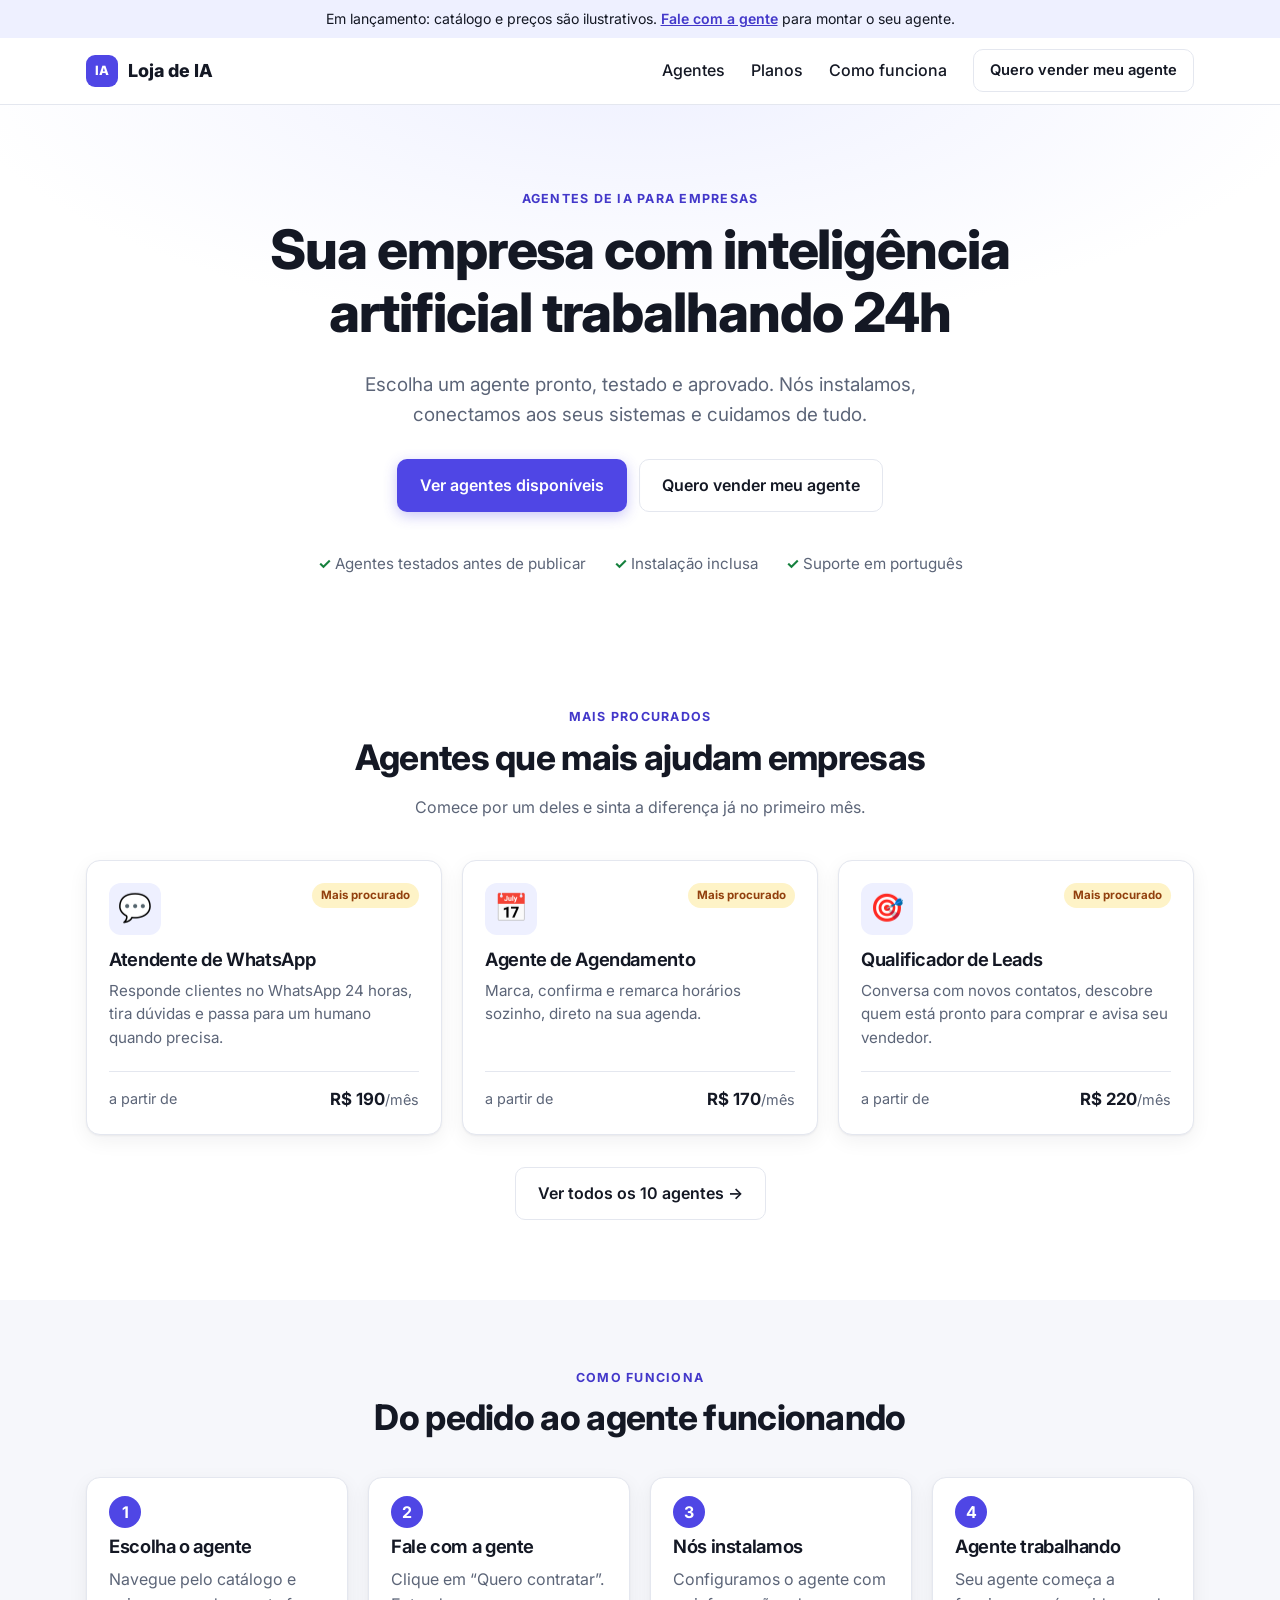
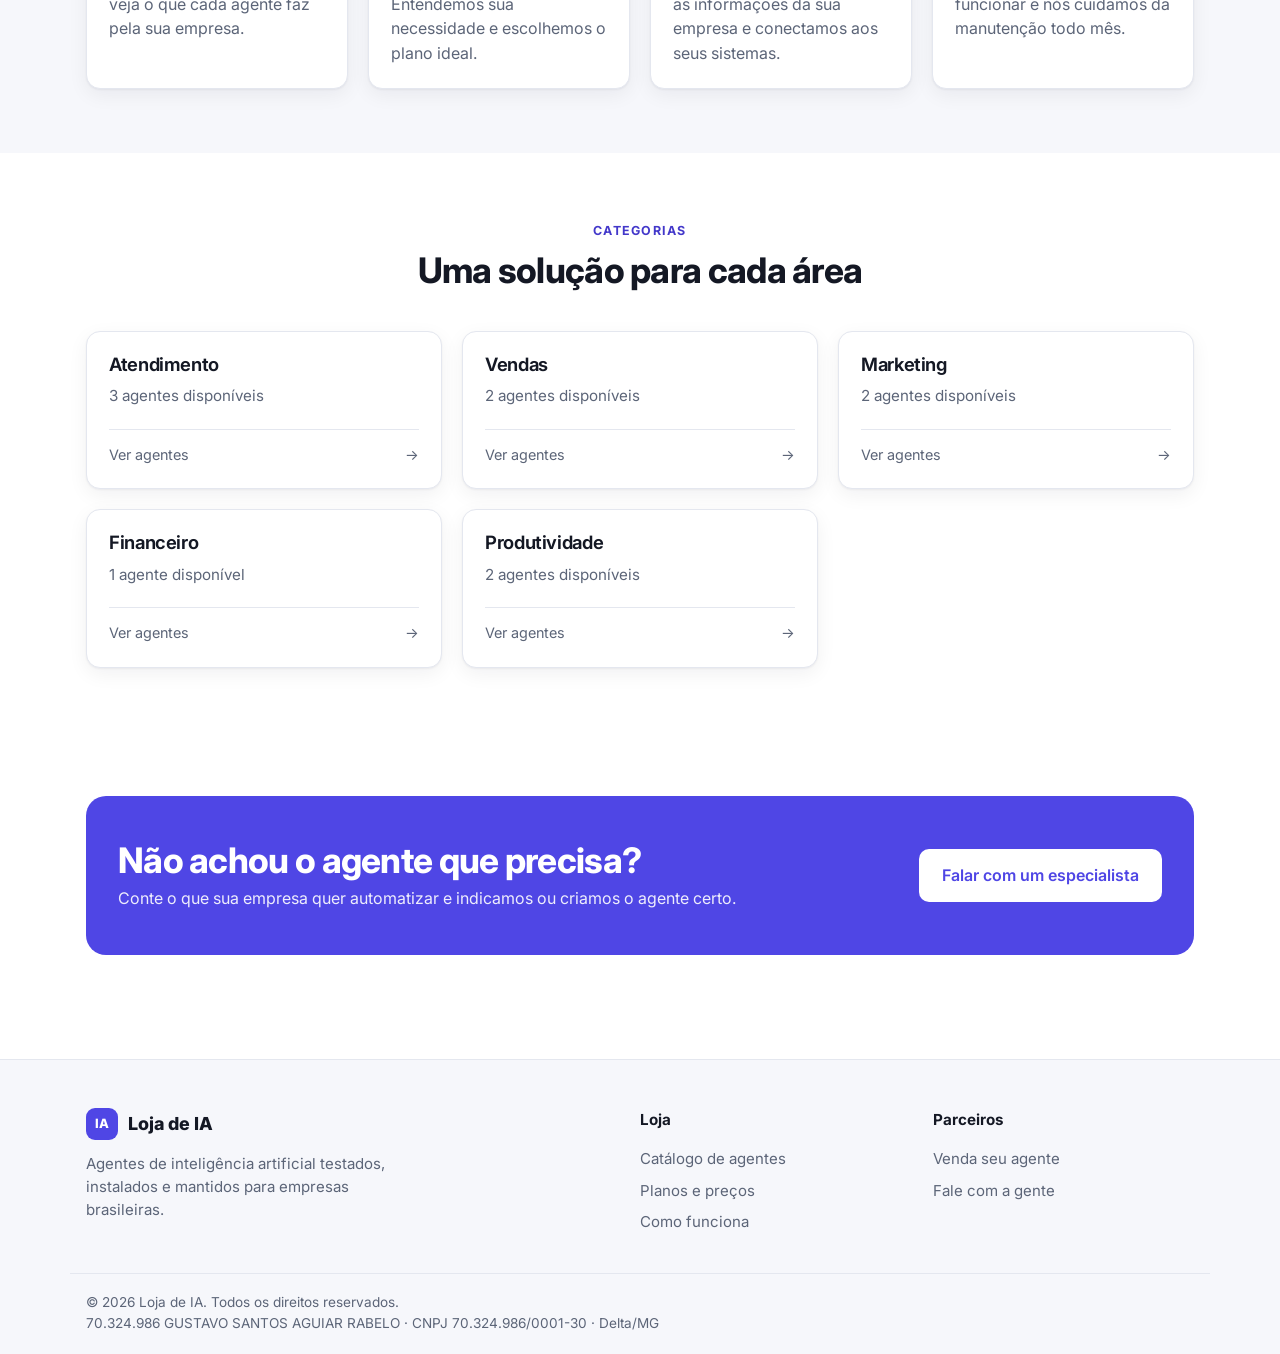
==== index.html @ 7a246bb2 "Site da Loja de IA" ====
<!doctype html>
<html lang="pt-BR">
<head>
  <meta charset="utf-8">
  <meta name="viewport" content="width=device-width, initial-scale=1">
  <title>Loja de IA · Agentes de IA prontos para sua empresa</title>
  <meta name="description" content="Encontre e contrate agentes de inteligência artificial testados e instalados para sua empresa: atendimento, vendas, marketing e mais.">
  <link rel="icon" href="data:image/svg+xml,<svg xmlns='http://www.w3.org/2000/svg' viewBox='0 0 100 100'><rect width='100' height='100' rx='22' fill='%234f46e5'/><text x='50' y='66' font-size='46' text-anchor='middle' fill='white' font-family='Arial' font-weight='bold'>IA</text></svg>">
  <link rel="preconnect" href="https://fonts.googleapis.com">
  <link href="https://fonts.googleapis.com/css2?family=Inter:wght@400;500;600;700;800&display=swap" rel="stylesheet">
  <link rel="stylesheet" href="styles.css">
</head>
<body>
  <div class="aviso-lancamento">Em lançamento: catálogo e preços são ilustrativos. <a href="#/contratar">Fale com a gente</a> para montar o seu agente.</div>
  <header class="topo">
    <div class="container topo-in">
      <a href="#/" class="logo"><span class="logo-marca">IA</span> Loja de IA</a>
      <button class="menu-btn" aria-label="Abrir menu" aria-expanded="false">☰</button>
      <nav class="menu">
        <a href="#/catalogo">Agentes</a>
        <a href="#/planos">Planos</a>
        <a href="#/como-funciona">Como funciona</a>
        <a href="#/vender" class="btn btn-sec btn-p">Quero vender meu agente</a>
      </nav>
    </div>
  </header>

  <main id="app"></main>

  <footer class="rodape">
    <div class="container rodape-in">
      <div>
        <a href="#/" class="logo"><span class="logo-marca">IA</span> Loja de IA</a>
        <p>Agentes de inteligência artificial testados, instalados e mantidos para empresas brasileiras.</p>
      </div>
      <div>
        <h4>Loja</h4>
        <a href="#/catalogo">Catálogo de agentes</a>
        <a href="#/planos">Planos e preços</a>
        <a href="#/como-funciona">Como funciona</a>
      </div>
      <div>
        <h4>Parceiros</h4>
        <a href="#/vender">Venda seu agente</a>
        <a href="#/contratar">Fale com a gente</a>
      </div>
    </div>
    <div class="container rodape-base">
      © <span id="ano"></span> Loja de IA. Todos os direitos reservados.<br>
      70.324.986 GUSTAVO SANTOS AGUIAR RABELO · CNPJ 70.324.986/0001-30 · Delta/MG
    </div>
  </footer>

  <script src="dados.js"></script>
  <script src="app.js"></script>
</body>
</html>
---- styles.css ----
:root {
  --bg: #ffffff;
  --bg-alt: #f6f7fb;
  --card: #ffffff;
  --ink: #141824;
  --muted: #5c6578;
  --line: #e4e7ef;
  --accent: #4f46e5;
  --accent-ink: #ffffff;
  --accent-soft: #eef0ff;
  --accent-text: #4338ca;
  --ok: #15803d;
  --shadow: 0 1px 2px rgba(20, 24, 36, .05), 0 6px 20px rgba(20, 24, 36, .06);
  --radius: 14px;
}
@media (prefers-color-scheme: dark) {
  :root {
    --bg: #0e1118;
    --bg-alt: #141823;
    --card: #181d29;
    --ink: #eceef4;
    --muted: #9aa3b5;
    --line: #262c3a;
    --accent: #6d66f2;
    --accent-soft: #23234a;
    --accent-text: #a5a1ff;
    --ok: #4ade80;
    --shadow: 0 1px 2px rgba(0, 0, 0, .3), 0 6px 20px rgba(0, 0, 0, .25);
  }
}

* { box-sizing: border-box; }
html { scroll-behavior: smooth; }
body {
  margin: 0;
  font-family: "Inter", "Segoe UI", Arial, sans-serif;
  background: var(--bg);
  color: var(--ink);
  line-height: 1.55;
  -webkit-font-smoothing: antialiased;
}
a { color: inherit; text-decoration: none; }
img { max-width: 100%; }
h1, h2, h3 { line-height: 1.15; letter-spacing: -.02em; margin: 0 0 .5em; }
h1 { font-size: clamp(2rem, 5vw, 3.4rem); font-weight: 800; }
h2 { font-size: clamp(1.5rem, 3.2vw, 2.2rem); font-weight: 750; }
h3 { font-size: 1.15rem; font-weight: 650; }
p { margin: 0 0 1em; }

.container { width: 100%; max-width: 1140px; margin: 0 auto; padding: 0 16px; }
.secao { padding: 64px 0; }
.secao-alt { background: var(--bg-alt); }
.secao-titulo { text-align: center; max-width: 640px; margin: 0 auto 40px; }
.secao-titulo p { color: var(--muted); }
.etiqueta { display: inline-block; font-size: .78rem; font-weight: 700; letter-spacing: .1em; text-transform: uppercase; color: var(--accent-text); margin-bottom: 10px; }
.muted { color: var(--muted); }

/* Botões */
.btn {
  display: inline-flex; align-items: center; justify-content: center; gap: 8px;
  padding: 13px 22px; border-radius: 10px; font-weight: 600; font-size: 1rem;
  border: 1.5px solid transparent; cursor: pointer; font-family: inherit;
  transition: transform .12s ease, background .15s ease, box-shadow .15s ease;
}
.btn:hover { transform: translateY(-1px); }
.btn-pri { background: var(--accent); color: var(--accent-ink); box-shadow: 0 4px 14px rgba(79, 70, 229, .3); }
.btn-pri:hover { filter: brightness(1.08); }
.btn-sec { background: transparent; color: var(--ink); border-color: var(--line); }
.btn-sec:hover { border-color: var(--accent); color: var(--accent-text); }
.btn-p { padding: 9px 16px; font-size: .92rem; }
.btn-bloco { width: 100%; }

/* Topo */
.aviso-lancamento { background: var(--accent-soft); color: var(--ink); text-align: center; font-size: .88rem; padding: 8px 16px; }
.aviso-lancamento a { color: var(--accent-text); font-weight: 600; text-decoration: underline; }
.topo { position: sticky; top: 0; z-index: 20; background: color-mix(in srgb, var(--bg) 88%, transparent); backdrop-filter: blur(10px); border-bottom: 1px solid var(--line); }
.topo-in { display: flex; align-items: center; justify-content: space-between; height: 66px; }
.logo { display: inline-flex; align-items: center; gap: 10px; font-weight: 800; font-size: 1.12rem; }
.logo-marca { display: inline-grid; place-items: center; width: 32px; height: 32px; border-radius: 9px; background: var(--accent); color: #fff; font-size: .8rem; font-weight: 800; }
.menu { display: flex; align-items: center; gap: 26px; font-weight: 500; }
.menu a:not(.btn):hover, .menu a.ativo { color: var(--accent-text); }
.menu-btn { display: none; background: none; border: 1px solid var(--line); color: var(--ink); border-radius: 8px; font-size: 1.2rem; padding: 4px 11px; cursor: pointer; }

/* Hero */
.hero { padding: 80px 0 64px; background: radial-gradient(1000px 400px at 50% -10%, var(--accent-soft), transparent 70%); text-align: center; }
.hero p.sub { font-size: 1.18rem; color: var(--muted); max-width: 640px; margin: 0 auto 30px; }
.hero-acoes { display: flex; gap: 12px; justify-content: center; flex-wrap: wrap; }
.hero-provas { display: flex; gap: 28px; justify-content: center; flex-wrap: wrap; margin-top: 40px; color: var(--muted); font-size: .95rem; }
.hero-provas span::before { content: "✓ "; color: var(--ok); font-weight: 700; }

/* Grade e cards */
.grade { display: grid; grid-template-columns: repeat(auto-fill, minmax(280px, 1fr)); gap: 20px; }
.card { background: var(--card); border: 1px solid var(--line); border-radius: var(--radius); padding: 22px; box-shadow: var(--shadow); }
.agente-card { display: flex; flex-direction: column; transition: transform .15s ease, border-color .15s ease; }
.agente-card:hover { transform: translateY(-3px); border-color: var(--accent); }
.agente-topo { display: flex; justify-content: space-between; align-items: flex-start; margin-bottom: 14px; }
.agente-icone { font-size: 1.7rem; width: 52px; height: 52px; display: grid; place-items: center; border-radius: 12px; background: var(--accent-soft); }
.agente-card p { color: var(--muted); font-size: .95rem; flex: 1; }
.agente-preco { display: flex; justify-content: space-between; align-items: center; border-top: 1px solid var(--line); padding-top: 14px; margin-top: 6px; font-size: .9rem; color: var(--muted); }
.agente-preco b { color: var(--ink); font-size: 1.05rem; }
.selo { font-size: .72rem; font-weight: 700; padding: 4px 9px; border-radius: 99px; background: var(--accent-soft); color: var(--accent-text); white-space: nowrap; }
.selo-pop { background: #fef3c7; color: #92400e; }
@media (prefers-color-scheme: dark) { .selo-pop { background: #3a2a0a; color: #fcd34d; } }

/* Passos */
.passos { display: grid; grid-template-columns: repeat(auto-fit, minmax(220px, 1fr)); gap: 20px; counter-reset: passo; }
.passo { position: relative; padding-top: 58px; }
.passo::before { counter-increment: passo; content: counter(passo); position: absolute; top: 18px; left: 22px; width: 32px; height: 32px; border-radius: 50%; background: var(--accent); color: #fff; display: grid; place-items: center; font-weight: 700; }
.passo p { color: var(--muted); margin: 0; }

/* Faixa CTA */
.faixa { background: var(--accent); color: #fff; border-radius: 20px; padding: 44px 32px; display: flex; justify-content: space-between; align-items: center; gap: 24px; flex-wrap: wrap; }
.faixa h2 { margin-bottom: 6px; }
.faixa p { margin: 0; opacity: .9; }
.faixa .btn { background: #fff; color: var(--accent); }

/* Catálogo */
.filtros { display: flex; gap: 12px; flex-wrap: wrap; align-items: center; margin-bottom: 28px; }
.busca { flex: 1 1 260px; padding: 12px 16px; border-radius: 10px; border: 1.5px solid var(--line); background: var(--card); color: var(--ink); font: inherit; }
.busca:focus, .campo input:focus, .campo select:focus, .campo textarea:focus { outline: none; border-color: var(--accent); }
.chips { display: flex; gap: 8px; flex-wrap: wrap; }
.chip { padding: 8px 15px; border-radius: 99px; border: 1.5px solid var(--line); background: var(--card); color: var(--ink); font: inherit; font-size: .9rem; font-weight: 500; cursor: pointer; }
.chip.ativo { background: var(--accent); border-color: var(--accent); color: #fff; }
.vazio { text-align: center; padding: 48px 0; color: var(--muted); }

/* Página do agente */
.voltar { display: inline-block; color: var(--muted); margin-bottom: 22px; font-size: .95rem; }
.voltar:hover { color: var(--accent-text); }
.detalhe { display: grid; grid-template-columns: 1fr 360px; gap: 36px; align-items: start; }
.detalhe-cab { display: flex; gap: 18px; align-items: center; margin-bottom: 18px; }
.detalhe-cab .agente-icone { width: 72px; height: 72px; font-size: 2.3rem; flex: 0 0 72px; }
.detalhe-cab h1 { font-size: clamp(1.7rem, 4vw, 2.5rem); margin: 6px 0 0; }
.lista-check { list-style: none; padding: 0; margin: 0 0 8px; }
.lista-check li { padding: 6px 0 6px 28px; position: relative; }
.lista-check li::before { content: "✓"; position: absolute; left: 0; color: var(--ok); font-weight: 700; }
.tags { display: flex; gap: 8px; flex-wrap: wrap; }
.tag { padding: 5px 11px; border-radius: 8px; background: var(--bg-alt); border: 1px solid var(--line); font-size: .88rem; }
.bloco { margin-bottom: 30px; }
.lateral { position: sticky; top: 90px; }
.plano-opcao { display: block; border: 1.5px solid var(--line); border-radius: 12px; padding: 14px 16px; margin-bottom: 10px; cursor: pointer; }
.plano-opcao:has(input:checked) { border-color: var(--accent); background: var(--accent-soft); }
.plano-opcao input { margin-right: 8px; accent-color: var(--accent); }
.plano-opcao .valor { float: right; font-weight: 700; }
.plano-opcao small { display: block; color: var(--muted); margin: 4px 0 0 24px; }
.linha-info { display: flex; justify-content: space-between; font-size: .92rem; padding: 8px 0; border-bottom: 1px solid var(--line); }
.linha-info:last-of-type { border: 0; margin-bottom: 14px; }

/* Planos */
.planos { display: grid; grid-template-columns: repeat(auto-fit, minmax(290px, 1fr)); gap: 24px; max-width: 820px; margin: 0 auto; }
.plano { position: relative; display: flex; flex-direction: column; }
.plano.destaque { border: 2px solid var(--accent); }
.plano .selo { position: absolute; top: -12px; right: 20px; background: var(--accent); color: #fff; }
.plano .preco { font-size: 1.05rem; color: var(--muted); margin-bottom: 16px; }
.plano .preco b { font-size: 2.2rem; color: var(--ink); }
.plano .lista-check { flex: 1; margin-bottom: 20px; }
.tabela-wrap { overflow-x: auto; margin-top: 48px; border: 1px solid var(--line); border-radius: var(--radius); }
table { width: 100%; border-collapse: collapse; background: var(--card); font-size: .94rem; }
th, td { padding: 12px 16px; text-align: left; border-bottom: 1px solid var(--line); white-space: nowrap; }
th { background: var(--bg-alt); font-weight: 600; }
tr:last-child td { border-bottom: 0; }
td a:hover { color: var(--accent-text); }

/* FAQ */
.faq { max-width: 760px; margin: 0 auto; }
.faq details { border-bottom: 1px solid var(--line); padding: 16px 0; }
.faq summary { font-weight: 600; cursor: pointer; list-style: none; display: flex; justify-content: space-between; gap: 12px; }
.faq summary::after { content: "+"; color: var(--accent-text); font-size: 1.3rem; line-height: 1; }
.faq details[open] summary::after { content: "−"; }
.faq details p { margin: 10px 0 0; color: var(--muted); }

/* Formulários */
.form-wrap { display: grid; grid-template-columns: 1fr 1.2fr; gap: 40px; align-items: start; }
.form { display: grid; gap: 16px; }
.duas { display: grid; grid-template-columns: 1fr 1fr; gap: 16px; }
.campo label { display: block; font-weight: 600; font-size: .92rem; margin-bottom: 6px; }
.campo input, .campo select, .campo textarea { width: 100%; padding: 12px 14px; border-radius: 10px; border: 1.5px solid var(--line); background: var(--card); color: var(--ink); font: inherit; }
.campo textarea { min-height: 110px; resize: vertical; }
.aviso { font-size: .86rem; color: var(--muted); margin: 0; }
.sucesso { text-align: center; padding: 40px 24px; }
.sucesso .grande { font-size: 3rem; }

/* Rodapé */
.rodape { border-top: 1px solid var(--line); padding: 48px 0 20px; background: var(--bg-alt); margin-top: 40px; }
.rodape-in { display: grid; grid-template-columns: 2fr 1fr 1fr; gap: 32px; }
.rodape p { color: var(--muted); max-width: 340px; margin-top: 12px; font-size: .94rem; }
.rodape h4 { margin: 0 0 12px; font-size: .95rem; }
.rodape-in > div > a:not(.logo) { display: block; color: var(--muted); padding: 4px 0; font-size: .94rem; }
.rodape-in > div > a:not(.logo):hover { color: var(--accent-text); }
.rodape-base { color: var(--muted); font-size: .85rem; margin-top: 36px; padding-top: 18px; border-top: 1px solid var(--line); }

/* Celular */
@media (max-width: 860px) {
  .detalhe, .form-wrap { grid-template-columns: 1fr; }
  .lateral { position: static; }
  .rodape-in { grid-template-columns: 1fr 1fr; }
  .rodape-in > div:first-child { grid-column: 1 / -1; }
}
@media (max-width: 720px) {
  .menu-btn { display: block; }
  .menu { display: none; position: absolute; top: 66px; left: 0; right: 0; flex-direction: column; align-items: stretch; gap: 0; background: var(--bg); border-bottom: 1px solid var(--line); padding: 8px 16px 16px; }
  .menu.aberto { display: flex; }
  .menu a:not(.btn) { padding: 12px 0; border-bottom: 1px solid var(--line); }
  .menu .btn { margin-top: 12px; }
  .secao { padding: 48px 0; }
  .hero { padding: 56px 0 48px; }
  .duas { grid-template-columns: 1fr; }
  .faixa { padding: 32px 22px; }
  .faixa .btn { width: 100%; }
}
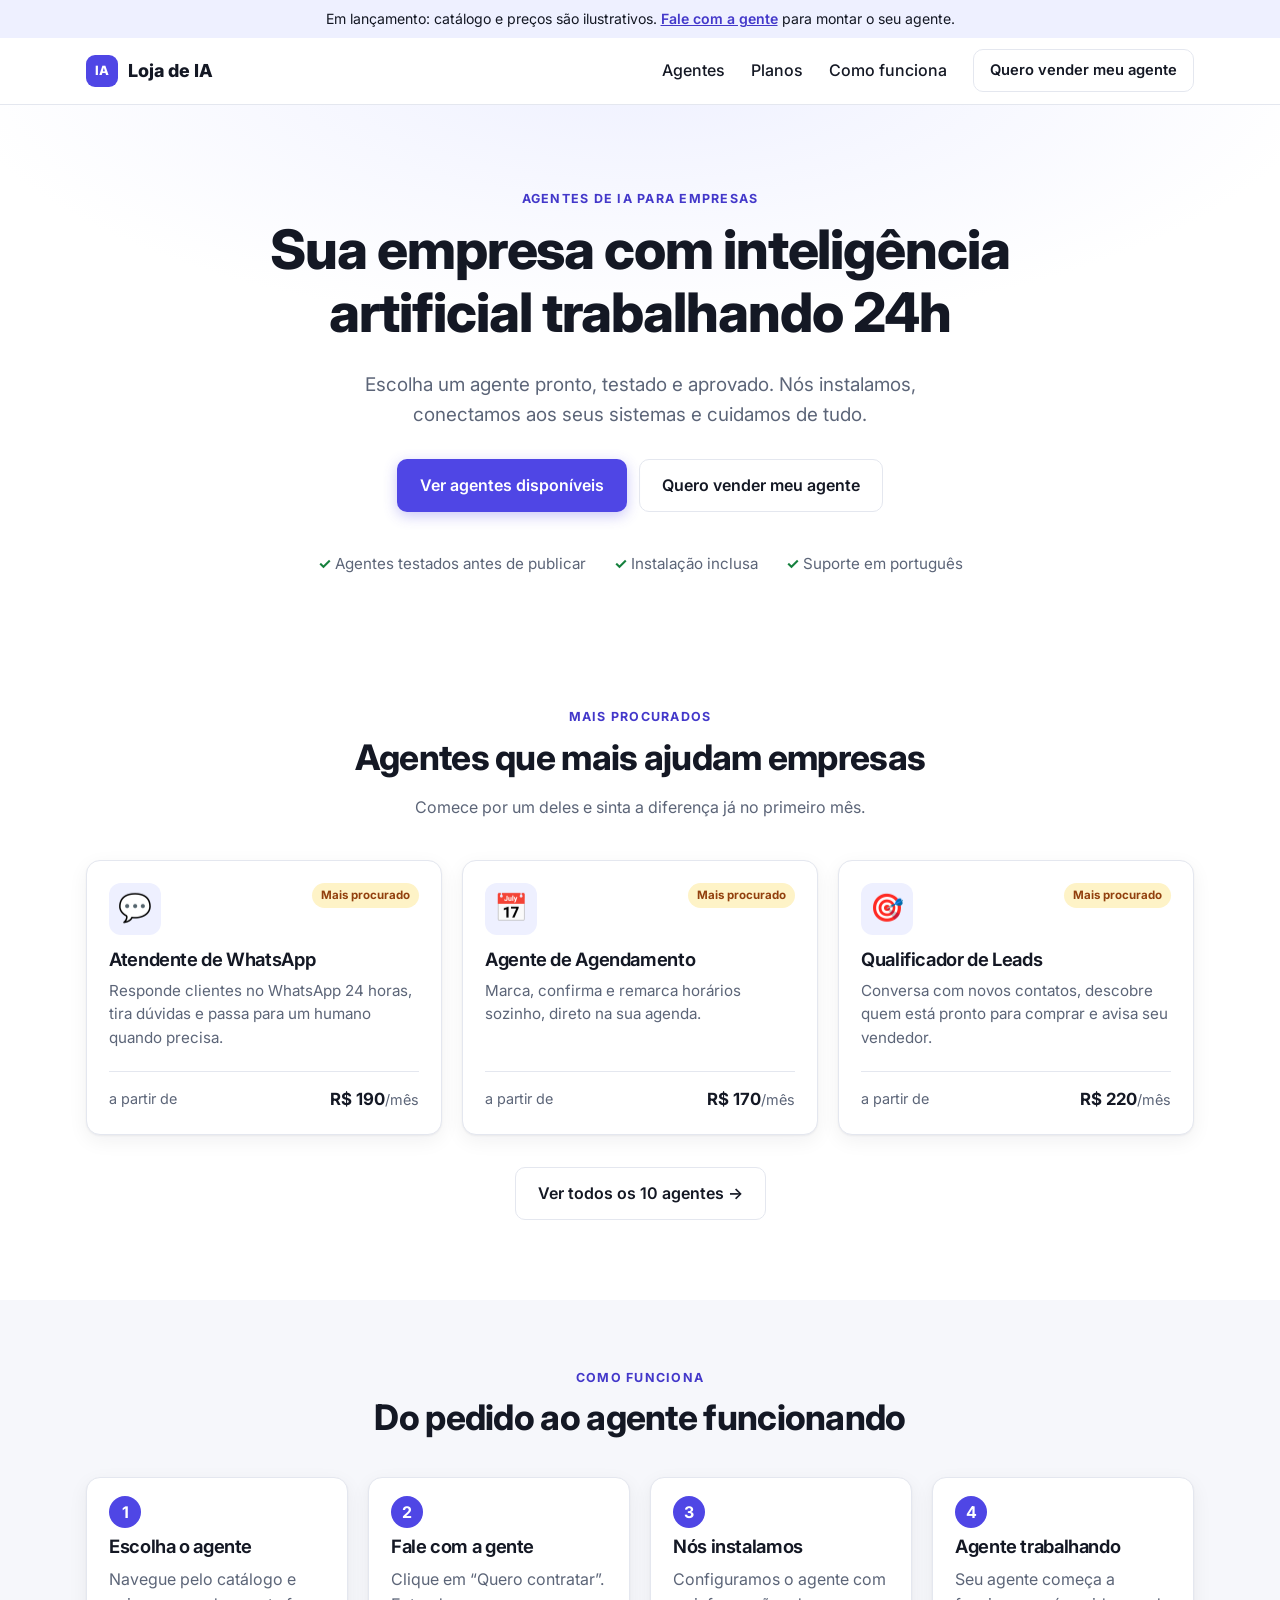
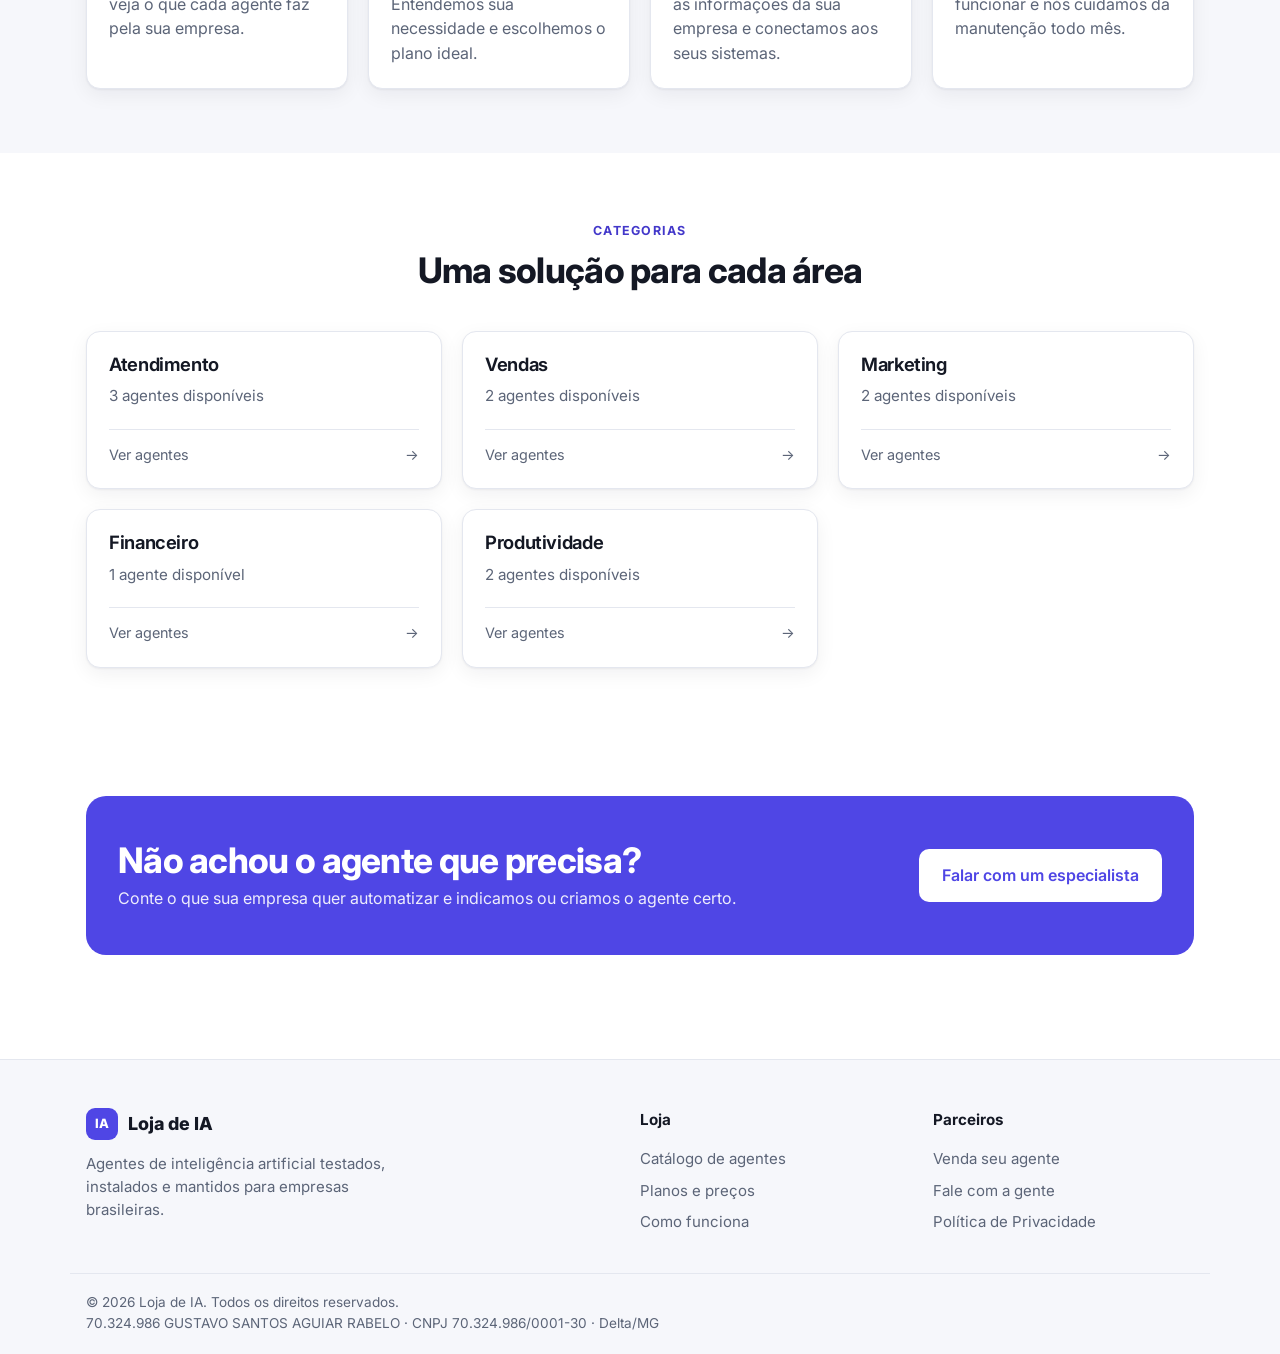
==== commit a2bf5f4a: "Política de Privacidade" ====
--- a/index.html
+++ b/index.html
@@ -3,6 +3,7 @@
 <head>
   <meta charset="utf-8">
   <meta name="viewport" content="width=device-width, initial-scale=1">
+  <meta name="facebook-domain-verification" content="jznnwipzaivhgq7q9naep2cr76zywo" />
   <title>Loja de IA · Agentes de IA prontos para sua empresa</title>
   <meta name="description" content="Encontre e contrate agentes de inteligência artificial testados e instalados para sua empresa: atendimento, vendas, marketing e mais.">
   <link rel="icon" href="data:image/svg+xml,<svg xmlns='http://www.w3.org/2000/svg' viewBox='0 0 100 100'><rect width='100' height='100' rx='22' fill='%234f46e5'/><text x='50' y='66' font-size='46' text-anchor='middle' fill='white' font-family='Arial' font-weight='bold'>IA</text></svg>">
@@ -43,6 +44,7 @@
         <h4>Parceiros</h4>
         <a href="#/vender">Venda seu agente</a>
         <a href="#/contratar">Fale com a gente</a>
+        <a href="privacidade.html">Política de Privacidade</a>
       </div>
     </div>
     <div class="container rodape-base">
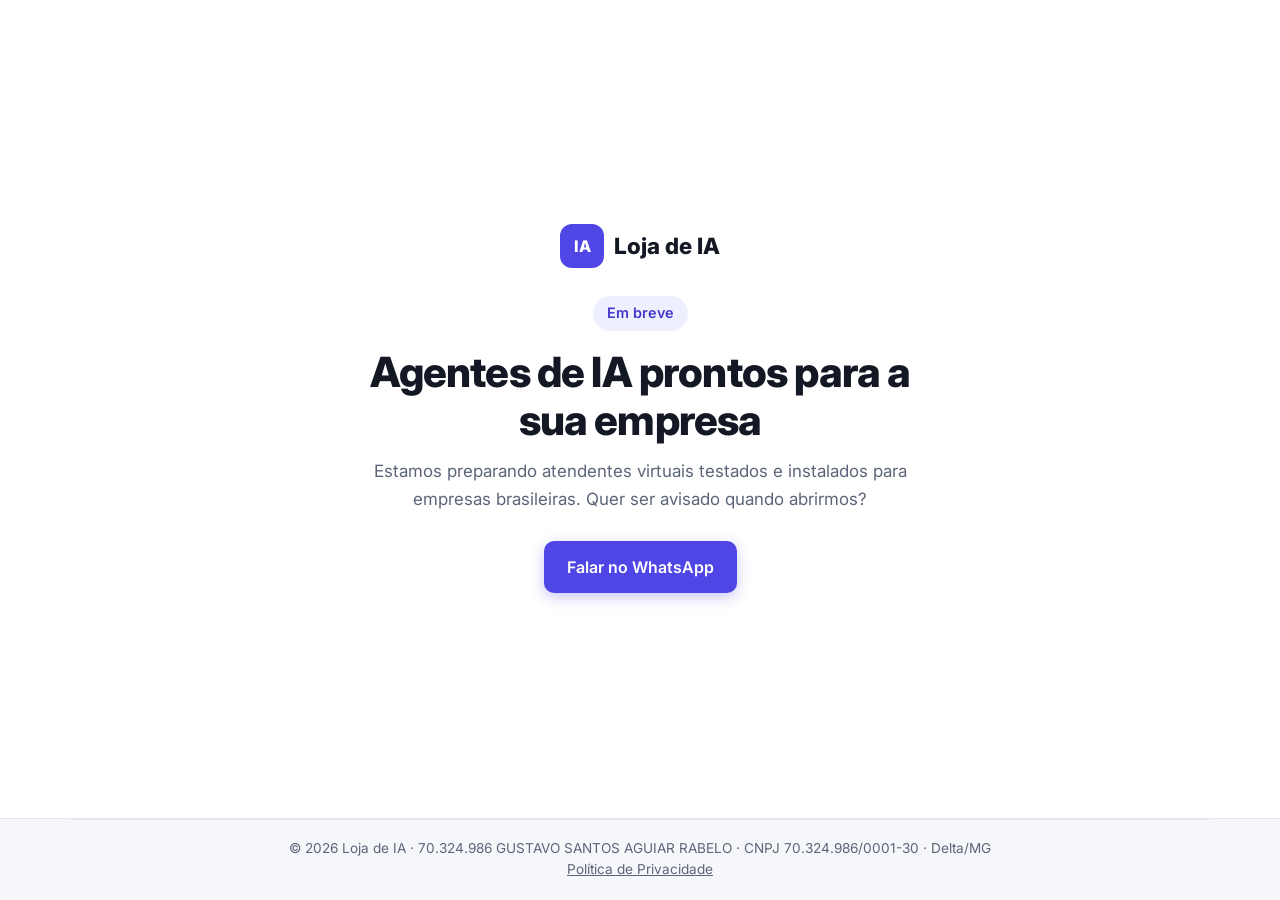
==== commit e0841f84: "Página Em breve no lugar do catálogo A loja completa fica guardada no ramo loja-completa. Mantidas a" ====
--- a/index.html
+++ b/index.html
@@ -3,57 +3,44 @@
 <head>
   <meta charset="utf-8">
   <meta name="viewport" content="width=device-width, initial-scale=1">
+  <!-- Verificação de domínio da Meta: NÃO REMOVER -->
   <meta name="facebook-domain-verification" content="jznnwipzaivhgq7q9naep2cr76zywo" />
-  <title>Loja de IA · Agentes de IA prontos para sua empresa</title>
-  <meta name="description" content="Encontre e contrate agentes de inteligência artificial testados e instalados para sua empresa: atendimento, vendas, marketing e mais.">
+  <title>Loja de IA · Em breve</title>
+  <meta name="description" content="Agentes de inteligência artificial testados e instalados para empresas brasileiras. Em breve.">
   <link rel="icon" href="data:image/svg+xml,<svg xmlns='http://www.w3.org/2000/svg' viewBox='0 0 100 100'><rect width='100' height='100' rx='22' fill='%234f46e5'/><text x='50' y='66' font-size='46' text-anchor='middle' fill='white' font-family='Arial' font-weight='bold'>IA</text></svg>">
   <link rel="preconnect" href="https://fonts.googleapis.com">
   <link href="https://fonts.googleapis.com/css2?family=Inter:wght@400;500;600;700;800&display=swap" rel="stylesheet">
   <link rel="stylesheet" href="styles.css">
+  <style>
+    body { min-height: 100vh; display: flex; flex-direction: column; }
+    .breve { flex: 1; display: grid; place-items: center; padding: 56px 16px; }
+    .breve-in { max-width: 560px; text-align: center; }
+    .breve .logo { font-size: 1.4rem; margin-bottom: 28px; }
+    .breve .logo-marca { width: 44px; height: 44px; border-radius: 12px; font-size: 1rem; }
+    .selo { display: inline-block; padding: 6px 14px; border-radius: 999px; background: var(--accent-soft); color: var(--accent-text); font-weight: 600; font-size: .9rem; margin-bottom: 18px; }
+    .breve h1 { font-size: clamp(1.8rem, 5vw, 2.6rem); line-height: 1.15; margin: 0 0 14px; }
+    .breve p { color: var(--muted); font-size: 1.06rem; line-height: 1.6; margin: 0 0 28px; }
+    .rodape { margin-top: 0; padding: 0 0 20px; }
+    .rodape-base { margin-top: 0; text-align: center; }
+    .rodape-base a { color: var(--muted); text-decoration: underline; }
+  </style>
 </head>
 <body>
-  <div class="aviso-lancamento">Em lançamento: catálogo e preços são ilustrativos. <a href="#/contratar">Fale com a gente</a> para montar o seu agente.</div>
-  <header class="topo">
-    <div class="container topo-in">
-      <a href="#/" class="logo"><span class="logo-marca">IA</span> Loja de IA</a>
-      <button class="menu-btn" aria-label="Abrir menu" aria-expanded="false">☰</button>
-      <nav class="menu">
-        <a href="#/catalogo">Agentes</a>
-        <a href="#/planos">Planos</a>
-        <a href="#/como-funciona">Como funciona</a>
-        <a href="#/vender" class="btn btn-sec btn-p">Quero vender meu agente</a>
-      </nav>
+  <main class="breve">
+    <div class="breve-in">
+      <div class="logo"><span class="logo-marca">IA</span> Loja de IA</div>
+      <div><span class="selo">Em breve</span></div>
+      <h1>Agentes de IA prontos para a sua empresa</h1>
+      <p>Estamos preparando atendentes virtuais testados e instalados para empresas brasileiras. Quer ser avisado quando abrirmos?</p>
+      <a class="btn btn-pri" href="https://wa.me/5534991287810?text=Ol%C3%A1!%20Quero%20saber%20quando%20a%20Loja%20de%20IA%20abrir.">Falar no WhatsApp</a>
     </div>
-  </header>
-
-  <main id="app"></main>
+  </main>
 
   <footer class="rodape">
-    <div class="container rodape-in">
-      <div>
-        <a href="#/" class="logo"><span class="logo-marca">IA</span> Loja de IA</a>
-        <p>Agentes de inteligência artificial testados, instalados e mantidos para empresas brasileiras.</p>
-      </div>
-      <div>
-        <h4>Loja</h4>
-        <a href="#/catalogo">Catálogo de agentes</a>
-        <a href="#/planos">Planos e preços</a>
-        <a href="#/como-funciona">Como funciona</a>
-      </div>
-      <div>
-        <h4>Parceiros</h4>
-        <a href="#/vender">Venda seu agente</a>
-        <a href="#/contratar">Fale com a gente</a>
-        <a href="privacidade.html">Política de Privacidade</a>
-      </div>
-    </div>
     <div class="container rodape-base">
-      © <span id="ano"></span> Loja de IA. Todos os direitos reservados.<br>
-      70.324.986 GUSTAVO SANTOS AGUIAR RABELO · CNPJ 70.324.986/0001-30 · Delta/MG
+      © 2026 Loja de IA · 70.324.986 GUSTAVO SANTOS AGUIAR RABELO · CNPJ 70.324.986/0001-30 · Delta/MG<br>
+      <a href="privacidade.html">Política de Privacidade</a>
     </div>
   </footer>
-
-  <script src="dados.js"></script>
-  <script src="app.js"></script>
 </body>
 </html>
